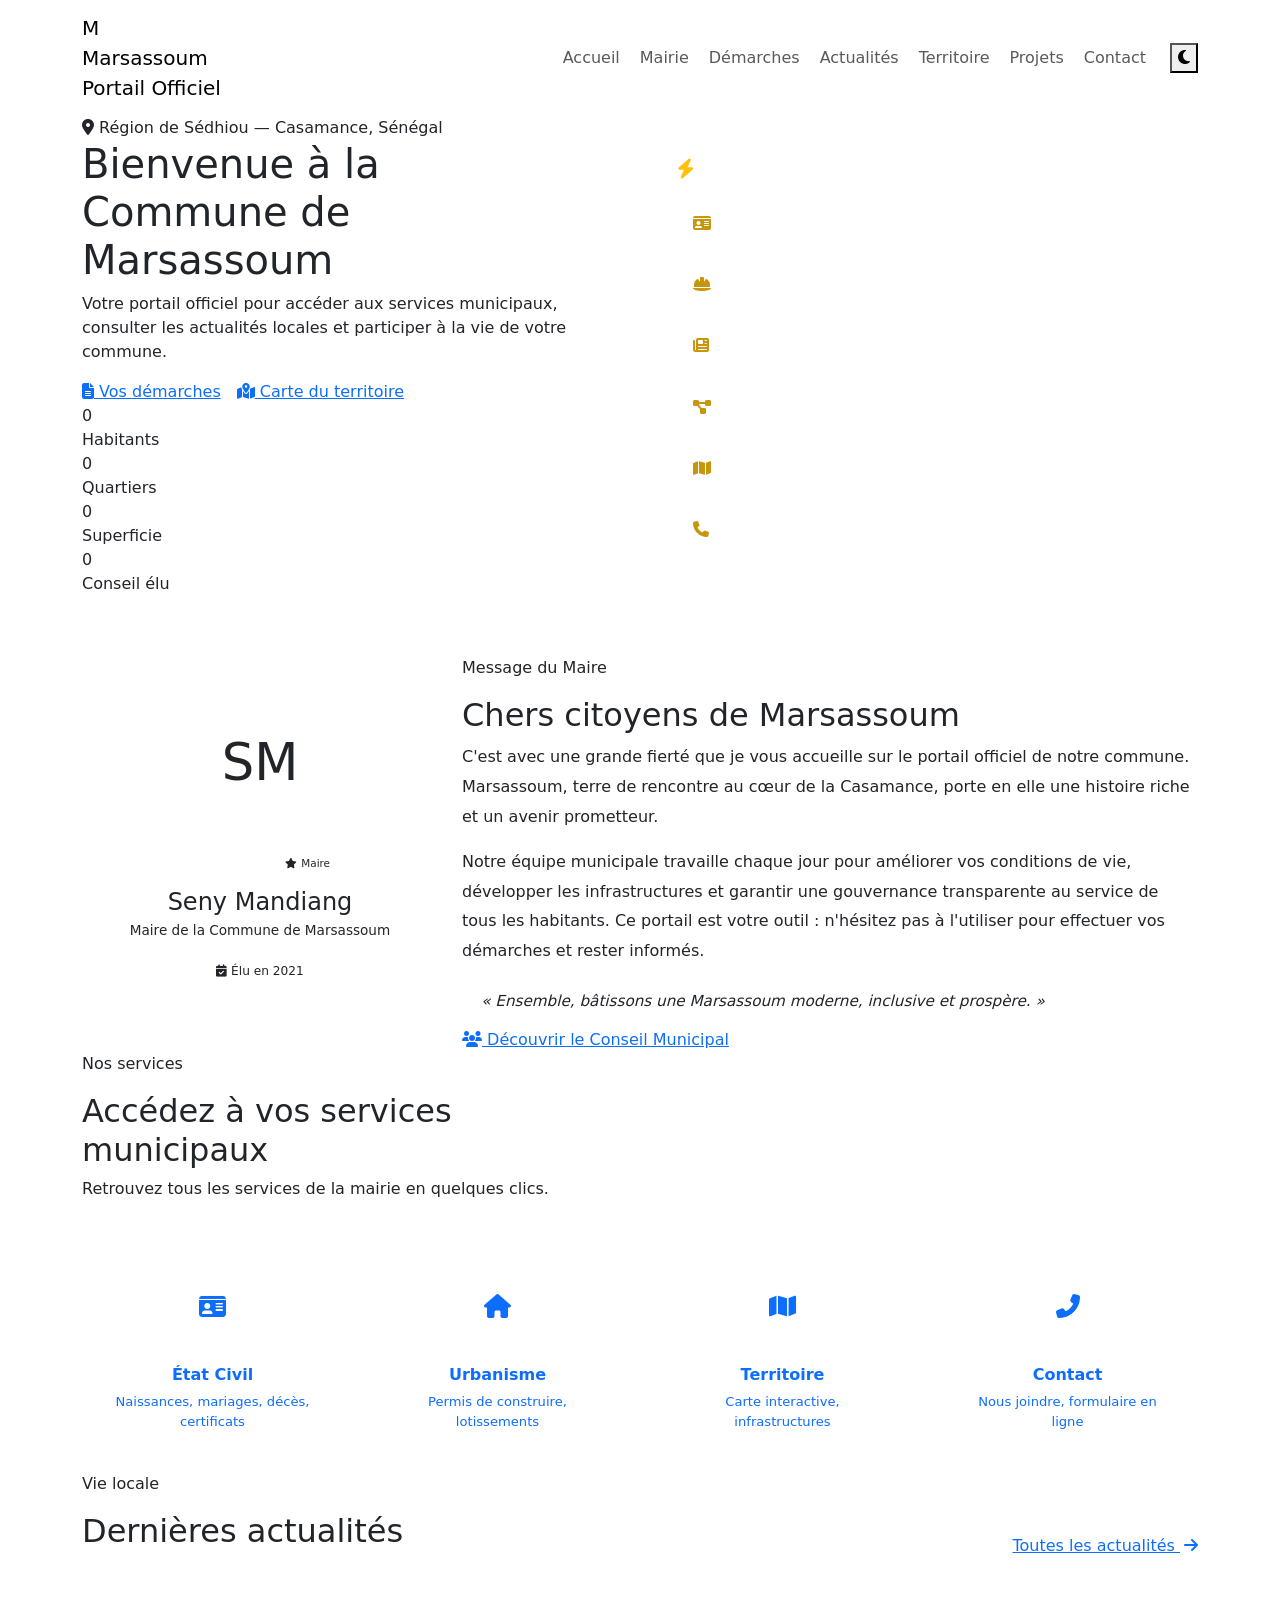
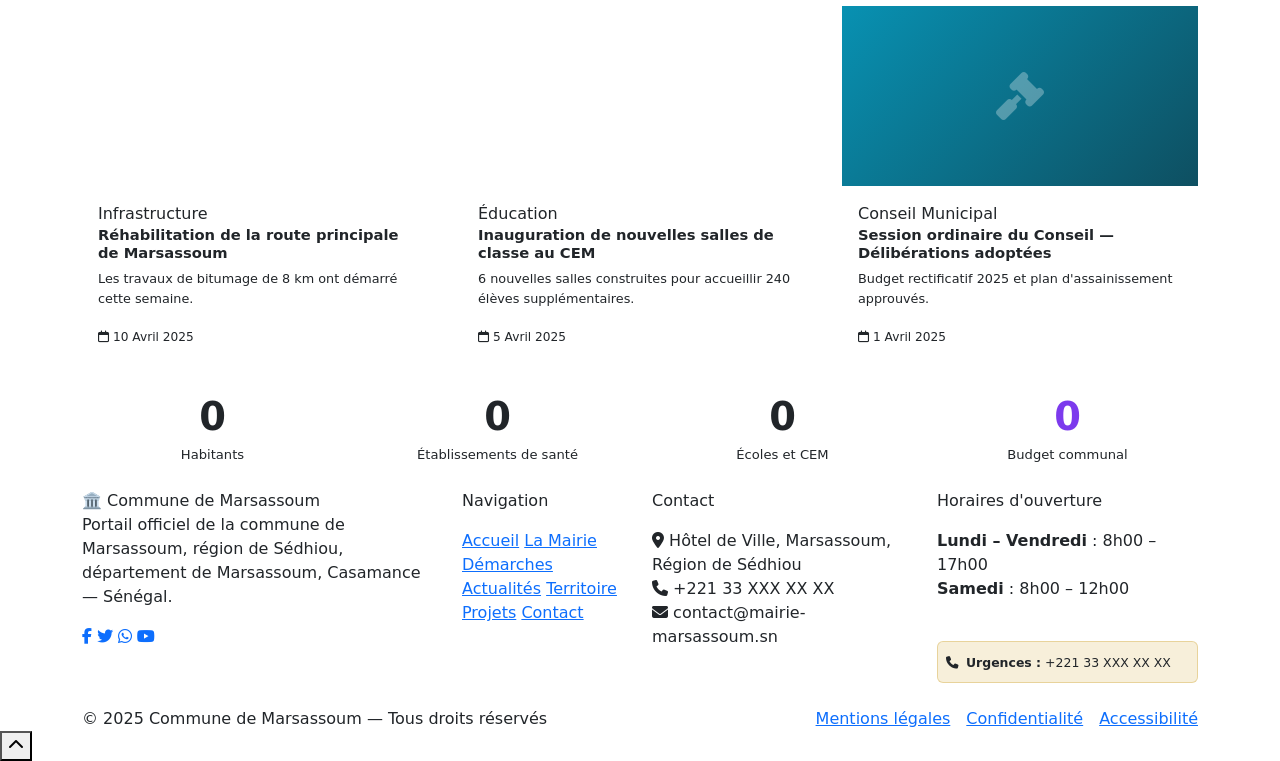
==== index.html @ 0442a21c "Add files via upload" ====
<!DOCTYPE html>
<html lang="fr">
<head>
  <meta charset="UTF-8" />
  <meta name="viewport" content="width=device-width, initial-scale=1.0" />
  <meta name="description" content="Portail officiel de la Commune de Marsassoum — Accueil, actualités et services municipaux." />
  <title>Accueil — Commune de Marsassoum</title>

  <!-- Google Fonts : Playfair Display + DM Sans -->
  <link rel="preconnect" href="https://fonts.googleapis.com" />
  <link href="https://fonts.googleapis.com/css2?family=Playfair+Display:wght@700;900&family=DM+Sans:wght@300;400;500;600&display=swap" rel="stylesheet" />

  <!-- Bootstrap 5 -->
  <link rel="stylesheet" href="https://cdn.jsdelivr.net/npm/bootstrap@5.3.2/dist/css/bootstrap.min.css" />

  <!-- Font Awesome -->
  <link rel="stylesheet" href="https://cdnjs.cloudflare.com/ajax/libs/font-awesome/6.5.0/css/all.min.css" />

  <!-- Styles personnalisés du projet -->
  <link rel="stylesheet" href="css/style.css" />
</head>
<body>

<!-- ════════════════════════════════════════════
     NAVBAR — identique sur toutes les pages
════════════════════════════════════════════ -->
<nav id="navbar" class="navbar navbar-expand-lg">
  <div class="container">

    <!-- Identité / Logo -->
    <a class="navbar-brand" href="index.html">
      <!--
        LOGO PERSONNALISÉ :
        Remplacez le div .brand-logo par :
        <img src="assets/images/logo.png" alt="Logo Marsassoum" class="brand-logo" />
      -->
      <div class="brand-logo">M</div>
      <div>
        <div class="brand-text-main">Marsassoum</div>
        <div class="brand-text-sub">Portail Officiel</div>
      </div>
    </a>

    <!-- Bouton hamburger (mobile) -->
    <button class="navbar-toggler border-0 shadow-none" type="button"
            data-bs-toggle="collapse" data-bs-target="#navMenu"
            aria-controls="navMenu" aria-expanded="false" aria-label="Menu">
      <span class="navbar-toggler-icon"></span>
    </button>

    <!-- Liens de navigation -->
    <div class="collapse navbar-collapse" id="navMenu">
      <ul class="navbar-nav ms-auto gap-1 align-items-lg-center">
        <li class="nav-item"><a class="nav-link" href="index.html">Accueil</a></li>
        <li class="nav-item"><a class="nav-link" href="mairie.html">Mairie</a></li>
        <li class="nav-item"><a class="nav-link" href="demarches.html">Démarches</a></li>
        <li class="nav-item"><a class="nav-link" href="actualites.html">Actualités</a></li>
        <li class="nav-item"><a class="nav-link" href="territoire.html">Territoire</a></li>
        <li class="nav-item"><a class="nav-link" href="projets.html">Projets</a></li>
        <li class="nav-item"><a class="nav-link" href="contact.html">Contact</a></li>
      </ul>
      <!-- Bouton Dark Mode -->
      <button id="darkModeToggle" class="ms-3" title="Basculer le mode sombre">
        <i class="fas fa-moon"></i>
      </button>
    </div>
  </div>
</nav>


<!-- ════════════════════════════════════════════
     SECTION 1 — HÉROS
════════════════════════════════════════════ -->
<section class="hero-section">
  <div class="container position-relative">
    <div class="row align-items-center gy-5">

      <!-- Texte principal -->
      <div class="col-lg-6 fade-up">
        <div class="hero-badge">
          <i class="fas fa-map-marker-alt"></i>
          Région de Sédhiou — Casamance, Sénégal
        </div>

        <h1 class="hero-title">
          Bienvenue à la<br>
          Commune de<br>
          <span>Marsassoum</span>
        </h1>

        <p class="hero-subtitle">
          Votre portail officiel pour accéder aux services municipaux,
          consulter les actualités locales et participer à la vie de votre commune.
        </p>

        <div class="d-flex gap-3 flex-wrap">
          <a href="demarches.html" class="btn-primary-custom">
            <i class="fas fa-file-alt"></i> Vos démarches
          </a>
          <a href="territoire.html" class="btn-outline-custom">
            <i class="fas fa-map-marked-alt"></i> Carte du territoire
          </a>
        </div>

        <!-- Statistiques clés animées -->
        <div class="hero-stats">
          <div class="hero-stat">
            <div class="hero-stat-num" data-count="13800" data-suffix="">0</div>
            <div class="hero-stat-lbl">Habitants</div>
          </div>
          <div class="hero-stat">
            <div class="hero-stat-num" data-count="12" data-suffix="">0</div>
            <div class="hero-stat-lbl">Quartiers</div>
          </div>
          <div class="hero-stat">
            <div class="hero-stat-num" data-count="28" data-suffix=" km²">0</div>
            <div class="hero-stat-lbl">Superficie</div>
          </div>
          <div class="hero-stat">
            <div class="hero-stat-num" data-count="2021" data-suffix="">0</div>
            <div class="hero-stat-lbl">Conseil élu</div>
          </div>
        </div>
      </div>

      <!-- Illustration droite -->
      <div class="col-lg-6 fade-right delay-2 d-none d-lg-block">
        <div class="rounded-4 overflow-hidden border border-white border-opacity-25"
             style="background:rgba(255,255,255,.1);backdrop-filter:blur(8px);padding:1.5rem;">
          <h5 class="text-white mb-3"><i class="fas fa-bolt me-2 text-warning"></i>Accès rapide aux services</h5>
          <div class="d-flex flex-column gap-2">
            <a href="demarches.html" class="d-flex align-items-center gap-3 p-3 rounded-3 text-decoration-none"
               style="background:rgba(255,255,255,.12);color:#fff;transition:.2s;"
               onmouseover="this.style.background='rgba(255,255,255,.2)'"
               onmouseout="this.style.background='rgba(255,255,255,.12)'">
              <i class="fas fa-id-card" style="color:#c8960c;width:20px;"></i>
              <span style="font-size:.88rem;">État civil & actes officiels</span>
            </a>
            <a href="demarches.html" class="d-flex align-items-center gap-3 p-3 rounded-3 text-decoration-none"
               style="background:rgba(255,255,255,.12);color:#fff;transition:.2s;"
               onmouseover="this.style.background='rgba(255,255,255,.2)'"
               onmouseout="this.style.background='rgba(255,255,255,.12)'">
              <i class="fas fa-hard-hat" style="color:#c8960c;width:20px;"></i>
              <span style="font-size:.88rem;">Permis de construire</span>
            </a>
            <a href="actualites.html" class="d-flex align-items-center gap-3 p-3 rounded-3 text-decoration-none"
               style="background:rgba(255,255,255,.12);color:#fff;transition:.2s;"
               onmouseover="this.style.background='rgba(255,255,255,.2)'"
               onmouseout="this.style.background='rgba(255,255,255,.12)'">
              <i class="fas fa-newspaper" style="color:#c8960c;width:20px;"></i>
              <span style="font-size:.88rem;">Actualités & événements</span>
            </a>
            <a href="projets.html" class="d-flex align-items-center gap-3 p-3 rounded-3 text-decoration-none"
               style="background:rgba(255,255,255,.12);color:#fff;transition:.2s;"
               onmouseover="this.style.background='rgba(255,255,255,.2)'"
               onmouseout="this.style.background='rgba(255,255,255,.12)'">
              <i class="fas fa-project-diagram" style="color:#c8960c;width:20px;"></i>
              <span style="font-size:.88rem;">Projets de développement</span>
            </a>
            <a href="territoire.html" class="d-flex align-items-center gap-3 p-3 rounded-3 text-decoration-none"
               style="background:rgba(255,255,255,.12);color:#fff;transition:.2s;"
               onmouseover="this.style.background='rgba(255,255,255,.2)'"
               onmouseout="this.style.background='rgba(255,255,255,.12)'">
              <i class="fas fa-map" style="color:#c8960c;width:20px;"></i>
              <span style="font-size:.88rem;">Carte interactive du territoire</span>
            </a>
            <a href="contact.html" class="d-flex align-items-center gap-3 p-3 rounded-3 text-decoration-none"
               style="background:rgba(255,255,255,.12);color:#fff;transition:.2s;"
               onmouseover="this.style.background='rgba(255,255,255,.2)'"
               onmouseout="this.style.background='rgba(255,255,255,.12)'">
              <i class="fas fa-phone" style="color:#c8960c;width:20px;"></i>
              <span style="font-size:.88rem;">Contacter la mairie</span>
            </a>
          </div>
        </div>
      </div>

    </div>
  </div>

  <!-- Vague décorative -->
  <div class="hero-wave">
    <svg viewBox="0 0 1440 60" xmlns="http://www.w3.org/2000/svg" preserveAspectRatio="none" style="display:block;width:100%;height:60px;">
      <path d="M0,30 C360,60 720,0 1080,40 L1440,20 L1440,60 L0,60 Z" fill="white"/>
    </svg>
  </div>
</section>


<!-- ════════════════════════════════════════════
     SECTION 2 — MESSAGE DU MAIRE
════════════════════════════════════════════ -->
<section class="section-main">
  <div class="container">
    <div class="row align-items-center gy-5">

      <!-- Photo & badge -->
      <div class="col-lg-4 text-center fade-left">
        <div style="position:relative;display:inline-block;">
          <div class="org-avatar mx-auto" style="width:140px;height:140px;font-size:3.2rem;">
            SM
          </div>
          <span class="badge-custom badge-accent position-absolute"
                style="bottom:-8px;right:0;font-size:.65rem;">
            <i class="fas fa-star me-1"></i>Maire
          </span>
        </div>
        <h4 class="mt-4 mb-1" style="font-family:var(--font-display);color:var(--primary);">
          Seny Mandiang
        </h4>
        <p style="color:var(--muted);font-size:.85rem;">Maire de la Commune de Marsassoum</p>
        <div class="d-flex justify-content-center gap-2 mt-2">
          <span class="service-pill" style="font-size:.76rem;padding:.3rem .8rem;">
            <i class="fas fa-calendar-check"></i> Élu en 2021
          </span>
        </div>
      </div>

      <!-- Message -->
      <div class="col-lg-8 fade-right">
        <p class="section-label">Message du Maire</p>
        <h2 class="section-title">Chers citoyens de Marsassoum</h2>
        <div class="section-divider"></div>
        <p style="font-size:1rem;line-height:1.85;color:var(--text);margin-bottom:1rem;">
          C'est avec une grande fierté que je vous accueille sur le portail officiel de notre commune.
          Marsassoum, terre de rencontre au cœur de la Casamance, porte en elle une histoire riche
          et un avenir prometteur.
        </p>
        <p style="font-size:1rem;line-height:1.85;color:var(--text);margin-bottom:1.5rem;">
          Notre équipe municipale travaille chaque jour pour améliorer vos conditions de vie,
          développer les infrastructures et garantir une gouvernance transparente au service
          de tous les habitants. Ce portail est votre outil : n'hésitez pas à l'utiliser
          pour effectuer vos démarches et rester informés.
        </p>
        <blockquote style="border-left:4px solid var(--accent);padding-left:1.2rem;
                           font-style:italic;color:var(--muted);font-size:.95rem;">
          « Ensemble, bâtissons une Marsassoum moderne, inclusive et prospère. »
        </blockquote>
        <a href="mairie.html" class="btn-cta mt-3">
          <i class="fas fa-users"></i> Découvrir le Conseil Municipal
        </a>
      </div>

    </div>
  </div>
</section>


<!-- ════════════════════════════════════════════
     SECTION 3 — SERVICES RAPIDES
════════════════════════════════════════════ -->
<section class="section-alt">
  <div class="container">
    <div class="row mb-5 fade-up">
      <div class="col-lg-6">
        <p class="section-label">Nos services</p>
        <h2 class="section-title">Accédez à vos services municipaux</h2>
        <div class="section-divider"></div>
        <p class="section-desc">Retrouvez tous les services de la mairie en quelques clics.</p>
      </div>
    </div>

    <div class="row g-4">
      <!-- Card service 1 -->
      <div class="col-sm-6 col-lg-3 fade-up delay-1">
        <a href="demarches.html" class="card-modern d-block text-decoration-none p-4 h-100 text-center">
          <div class="icon-box icon-primary mx-auto mb-3" style="width:60px;height:60px;font-size:1.5rem;border-radius:14px;">
            <i class="fas fa-id-card"></i>
          </div>
          <h6 style="font-weight:700;color:var(--primary);">État Civil</h6>
          <p style="font-size:.82rem;color:var(--muted);">Naissances, mariages, décès, certificats</p>
        </a>
      </div>
      <!-- Card service 2 -->
      <div class="col-sm-6 col-lg-3 fade-up delay-2">
        <a href="demarches.html" class="card-modern d-block text-decoration-none p-4 h-100 text-center">
          <div class="icon-box icon-secondary mx-auto mb-3" style="width:60px;height:60px;font-size:1.5rem;border-radius:14px;">
            <i class="fas fa-home"></i>
          </div>
          <h6 style="font-weight:700;color:var(--primary);">Urbanisme</h6>
          <p style="font-size:.82rem;color:var(--muted);">Permis de construire, lotissements</p>
        </a>
      </div>
      <!-- Card service 3 -->
      <div class="col-sm-6 col-lg-3 fade-up delay-3">
        <a href="territoire.html" class="card-modern d-block text-decoration-none p-4 h-100 text-center">
          <div class="icon-box icon-accent mx-auto mb-3" style="width:60px;height:60px;font-size:1.5rem;border-radius:14px;">
            <i class="fas fa-map"></i>
          </div>
          <h6 style="font-weight:700;color:var(--primary);">Territoire</h6>
          <p style="font-size:.82rem;color:var(--muted);">Carte interactive, infrastructures</p>
        </a>
      </div>
      <!-- Card service 4 -->
      <div class="col-sm-6 col-lg-3 fade-up delay-4">
        <a href="contact.html" class="card-modern d-block text-decoration-none p-4 h-100 text-center">
          <div class="icon-box icon-purple mx-auto mb-3" style="width:60px;height:60px;font-size:1.5rem;border-radius:14px;">
            <i class="fas fa-phone-alt"></i>
          </div>
          <h6 style="font-weight:700;color:var(--primary);">Contact</h6>
          <p style="font-size:.82rem;color:var(--muted);">Nous joindre, formulaire en ligne</p>
        </a>
      </div>
    </div>
  </div>
</section>


<!-- ════════════════════════════════════════════
     SECTION 4 — ACTUALITÉS RÉCENTES (aperçu)
════════════════════════════════════════════ -->
<section class="section-main">
  <div class="container">
    <div class="row mb-5 align-items-end fade-up">
      <div class="col-lg-7">
        <p class="section-label">Vie locale</p>
        <h2 class="section-title">Dernières actualités</h2>
        <div class="section-divider"></div>
      </div>
      <div class="col-lg-5 text-lg-end">
        <a href="actualites.html" class="btn-cta">
          Toutes les actualités <i class="fas fa-arrow-right ms-1"></i>
        </a>
      </div>
    </div>

    <div class="row g-4">
      <!-- Actualité 1 -->
      <div class="col-md-4 fade-up delay-1">
        <div class="card-modern h-100">
          <div style="height:180px;background:linear-gradient(135deg,var(--primary),var(--secondary));
                      display:flex;align-items:center;justify-content:center;">
            <i class="fas fa-road" style="font-size:3rem;color:rgba(255,255,255,.3);"></i>
          </div>
          <div class="p-3">
            <span class="badge-custom badge-primary mb-2">Infrastructure</span>
            <h6 style="font-weight:700;font-size:.92rem;">Réhabilitation de la route principale de Marsassoum</h6>
            <p style="font-size:.8rem;color:var(--muted);">Les travaux de bitumage de 8 km ont démarré cette semaine.</p>
            <span style="font-size:.76rem;color:var(--muted);">
              <i class="far fa-calendar me-1"></i>10 Avril 2025
            </span>
          </div>
        </div>
      </div>
      <!-- Actualité 2 -->
      <div class="col-md-4 fade-up delay-2">
        <div class="card-modern h-100">
          <div style="height:180px;background:linear-gradient(135deg,var(--accent),#d97706);
                      display:flex;align-items:center;justify-content:center;">
            <i class="fas fa-graduation-cap" style="font-size:3rem;color:rgba(255,255,255,.3);"></i>
          </div>
          <div class="p-3">
            <span class="badge-custom badge-secondary mb-2">Éducation</span>
            <h6 style="font-weight:700;font-size:.92rem;">Inauguration de nouvelles salles de classe au CEM</h6>
            <p style="font-size:.8rem;color:var(--muted);">6 nouvelles salles construites pour accueillir 240 élèves supplémentaires.</p>
            <span style="font-size:.76rem;color:var(--muted);">
              <i class="far fa-calendar me-1"></i>5 Avril 2025
            </span>
          </div>
        </div>
      </div>
      <!-- Actualité 3 -->
      <div class="col-md-4 fade-up delay-3">
        <div class="card-modern h-100">
          <div style="height:180px;background:linear-gradient(135deg,#0891b2,#0e4f61);
                      display:flex;align-items:center;justify-content:center;">
            <i class="fas fa-gavel" style="font-size:3rem;color:rgba(255,255,255,.3);"></i>
          </div>
          <div class="p-3">
            <span class="badge-custom badge-info mb-2">Conseil Municipal</span>
            <h6 style="font-weight:700;font-size:.92rem;">Session ordinaire du Conseil — Délibérations adoptées</h6>
            <p style="font-size:.8rem;color:var(--muted);">Budget rectificatif 2025 et plan d'assainissement approuvés.</p>
            <span style="font-size:.76rem;color:var(--muted);">
              <i class="far fa-calendar me-1"></i>1 Avril 2025
            </span>
          </div>
        </div>
      </div>
    </div>
  </div>
</section>


<!-- ════════════════════════════════════════════
     SECTION 5 — CHIFFRES CLÉS
════════════════════════════════════════════ -->
<section class="section-alt">
  <div class="container">
    <div class="row text-center g-4">
      <div class="col-6 col-md-3 fade-up delay-1">
        <div class="card-modern p-4">
          <div style="font-family:var(--font-display);font-size:2.4rem;font-weight:700;color:var(--primary);"
               data-count="13800" data-suffix="">0</div>
          <p style="font-size:.82rem;color:var(--muted);margin:0;">Habitants</p>
        </div>
      </div>
      <div class="col-6 col-md-3 fade-up delay-2">
        <div class="card-modern p-4">
          <div style="font-family:var(--font-display);font-size:2.4rem;font-weight:700;color:var(--secondary);"
               data-count="4" data-suffix="">0</div>
          <p style="font-size:.82rem;color:var(--muted);margin:0;">Établissements de santé</p>
        </div>
      </div>
      <div class="col-6 col-md-3 fade-up delay-3">
        <div class="card-modern p-4">
          <div style="font-family:var(--font-display);font-size:2.4rem;font-weight:700;color:var(--accent);"
               data-count="4" data-suffix="">0</div>
          <p style="font-size:.82rem;color:var(--muted);margin:0;">Écoles et CEM</p>
        </div>
      </div>
      <div class="col-6 col-md-3 fade-up delay-4">
        <div class="card-modern p-4">
          <div style="font-family:var(--font-display);font-size:2.4rem;font-weight:700;color:#7c3aed;"
               data-count="850" data-suffix="M FCFA">0</div>
          <p style="font-size:.82rem;color:var(--muted);margin:0;">Budget communal</p>
        </div>
      </div>
    </div>
  </div>
</section>


<!-- ════════════════════════════════════════════
     FOOTER — identique sur toutes les pages
════════════════════════════════════════════ -->
<footer>
  <div class="container">
    <div class="row g-4 pb-4">

      <!-- Identité -->
      <div class="col-lg-4">
        <div class="footer-brand">🏛️ Commune de Marsassoum</div>
        <p class="footer-desc">
          Portail officiel de la commune de Marsassoum, région de Sédhiou,
          département de Marsassoum, Casamance — Sénégal.
        </p>
        <div>
          <a href="#" class="footer-social"><i class="fab fa-facebook-f"></i></a>
          <a href="#" class="footer-social"><i class="fab fa-twitter"></i></a>
          <a href="#" class="footer-social"><i class="fab fa-whatsapp"></i></a>
          <a href="#" class="footer-social"><i class="fab fa-youtube"></i></a>
        </div>
      </div>

      <!-- Navigation -->
      <div class="col-6 col-lg-2">
        <p class="footer-heading">Navigation</p>
        <a href="index.html"     class="footer-link">Accueil</a>
        <a href="mairie.html"    class="footer-link">La Mairie</a>
        <a href="demarches.html" class="footer-link">Démarches</a>
        <a href="actualites.html"class="footer-link">Actualités</a>
        <a href="territoire.html"class="footer-link">Territoire</a>
        <a href="projets.html"   class="footer-link">Projets</a>
        <a href="contact.html"   class="footer-link">Contact</a>
      </div>

      <!-- Contact -->
      <div class="col-6 col-lg-3">
        <p class="footer-heading">Contact</p>
        <div class="footer-contact-item">
          <i class="fas fa-map-marker-alt"></i>
          <span>Hôtel de Ville, Marsassoum, Région de Sédhiou</span>
        </div>
        <div class="footer-contact-item">
          <i class="fas fa-phone"></i>
          <span>+221 33 XXX XX XX</span>
        </div>
        <div class="footer-contact-item">
          <i class="fas fa-envelope"></i>
          <span>contact@mairie-marsassoum.sn</span>
        </div>
      </div>

      <!-- Horaires -->
      <div class="col-lg-3">
        <p class="footer-heading">Horaires d'ouverture</p>
        <div class="footer-hours">
          <div><strong>Lundi – Vendredi</strong> : 8h00 – 17h00</div>
          <div><strong>Samedi</strong> : 8h00 – 12h00</div>
          <div style="color:rgba(255,255,255,.45);">Dimanche & jours fériés : Fermé</div>
        </div>
        <div class="mt-3 p-2 rounded" style="background:rgba(200,150,12,.15);border:1px solid rgba(200,150,12,.3);">
          <span style="font-size:.78rem;color:var(--accent);">
            <i class="fas fa-phone me-1"></i> <strong>Urgences :</strong> +221 33 XXX XX XX
          </span>
        </div>
      </div>

    </div>

    <!-- Bas du footer -->
    <div class="footer-bottom">
      <div class="d-flex flex-wrap justify-content-between align-items-center gap-2">
        <span class="footer-bottom-text">© 2025 Commune de Marsassoum — Tous droits réservés</span>
        <div class="d-flex gap-3">
          <a href="#" class="footer-link" style="display:inline;">Mentions légales</a>
          <a href="#" class="footer-link" style="display:inline;">Confidentialité</a>
          <a href="#" class="footer-link" style="display:inline;">Accessibilité</a>
        </div>
      </div>
    </div>
  </div>
</footer>


<!-- Bouton retour en haut -->
<button id="backToTop" title="Retour en haut">
  <i class="fas fa-chevron-up"></i>
</button>


<!-- Bootstrap JS -->
<script src="https://cdn.jsdelivr.net/npm/bootstrap@5.3.2/dist/js/bootstrap.bundle.min.js"></script>
<!-- Script principal du projet -->
<script src="js/script.js"></script>
</body>
</html>
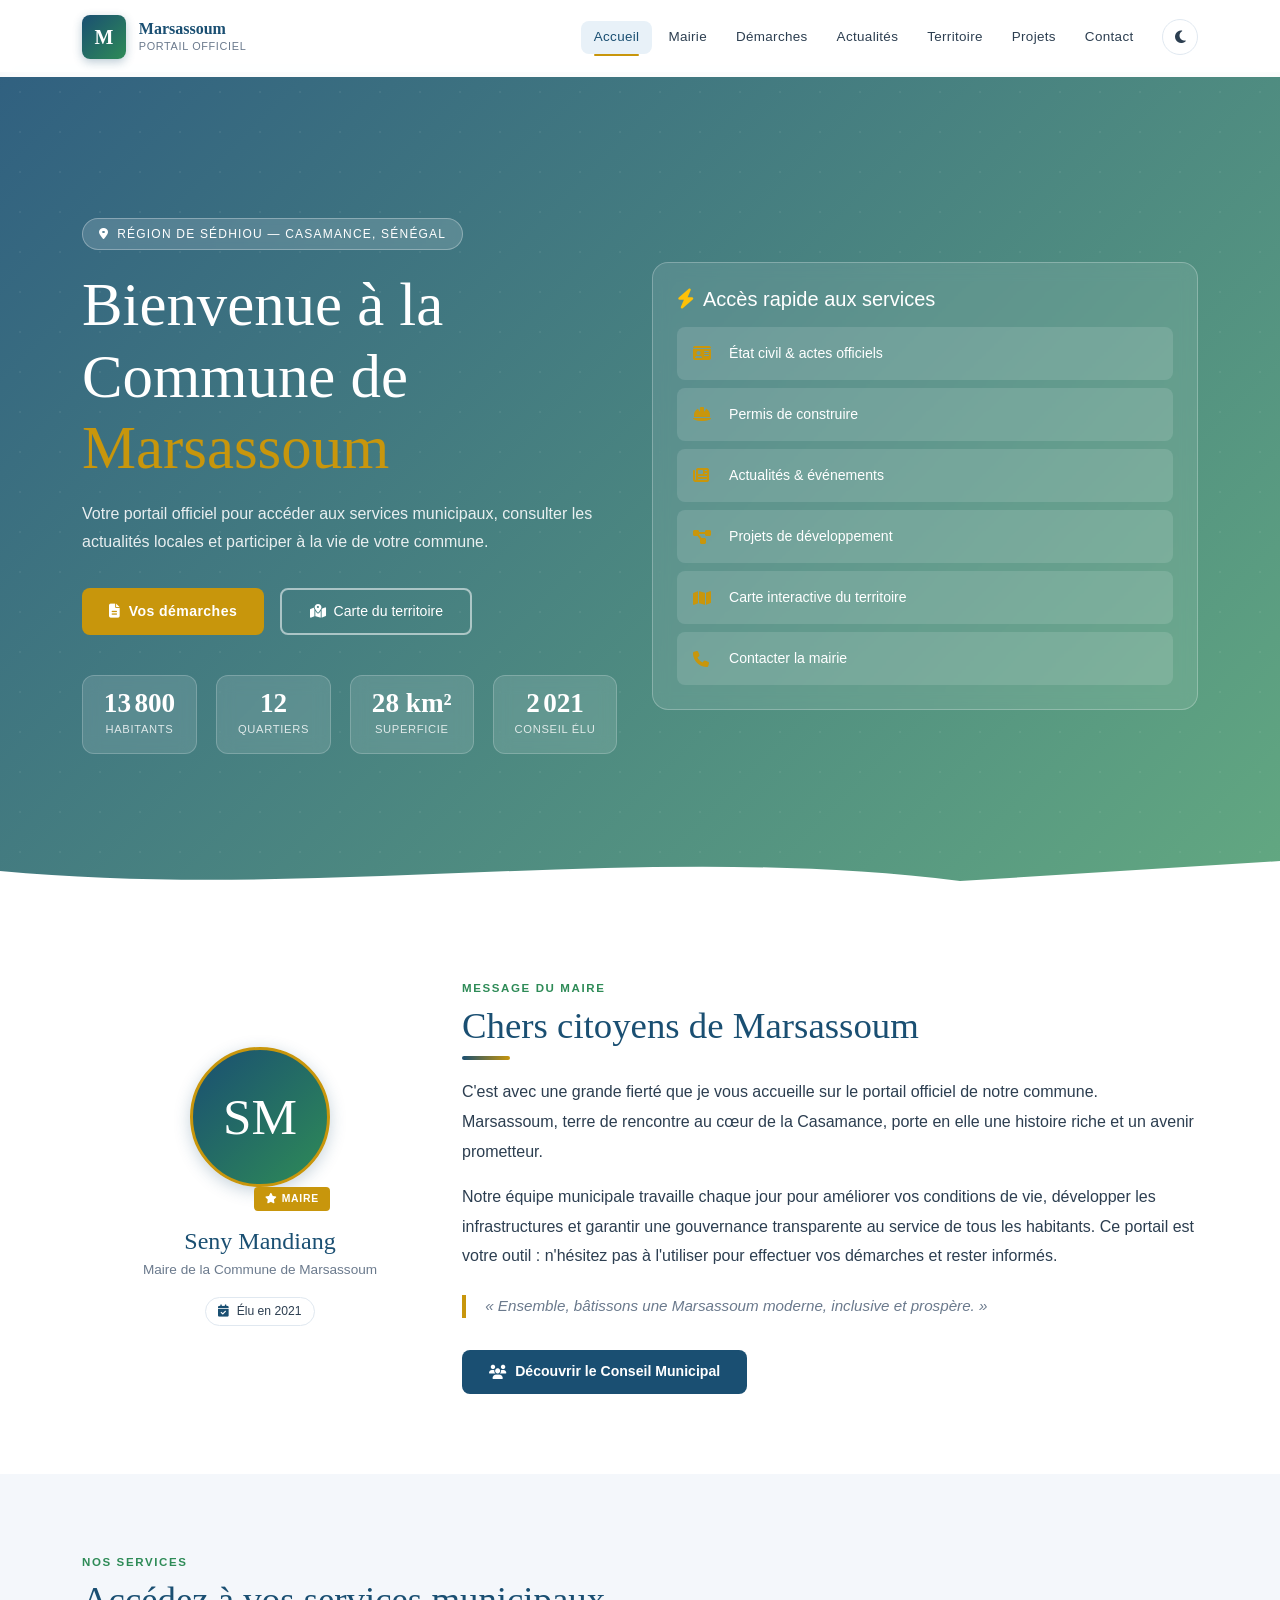
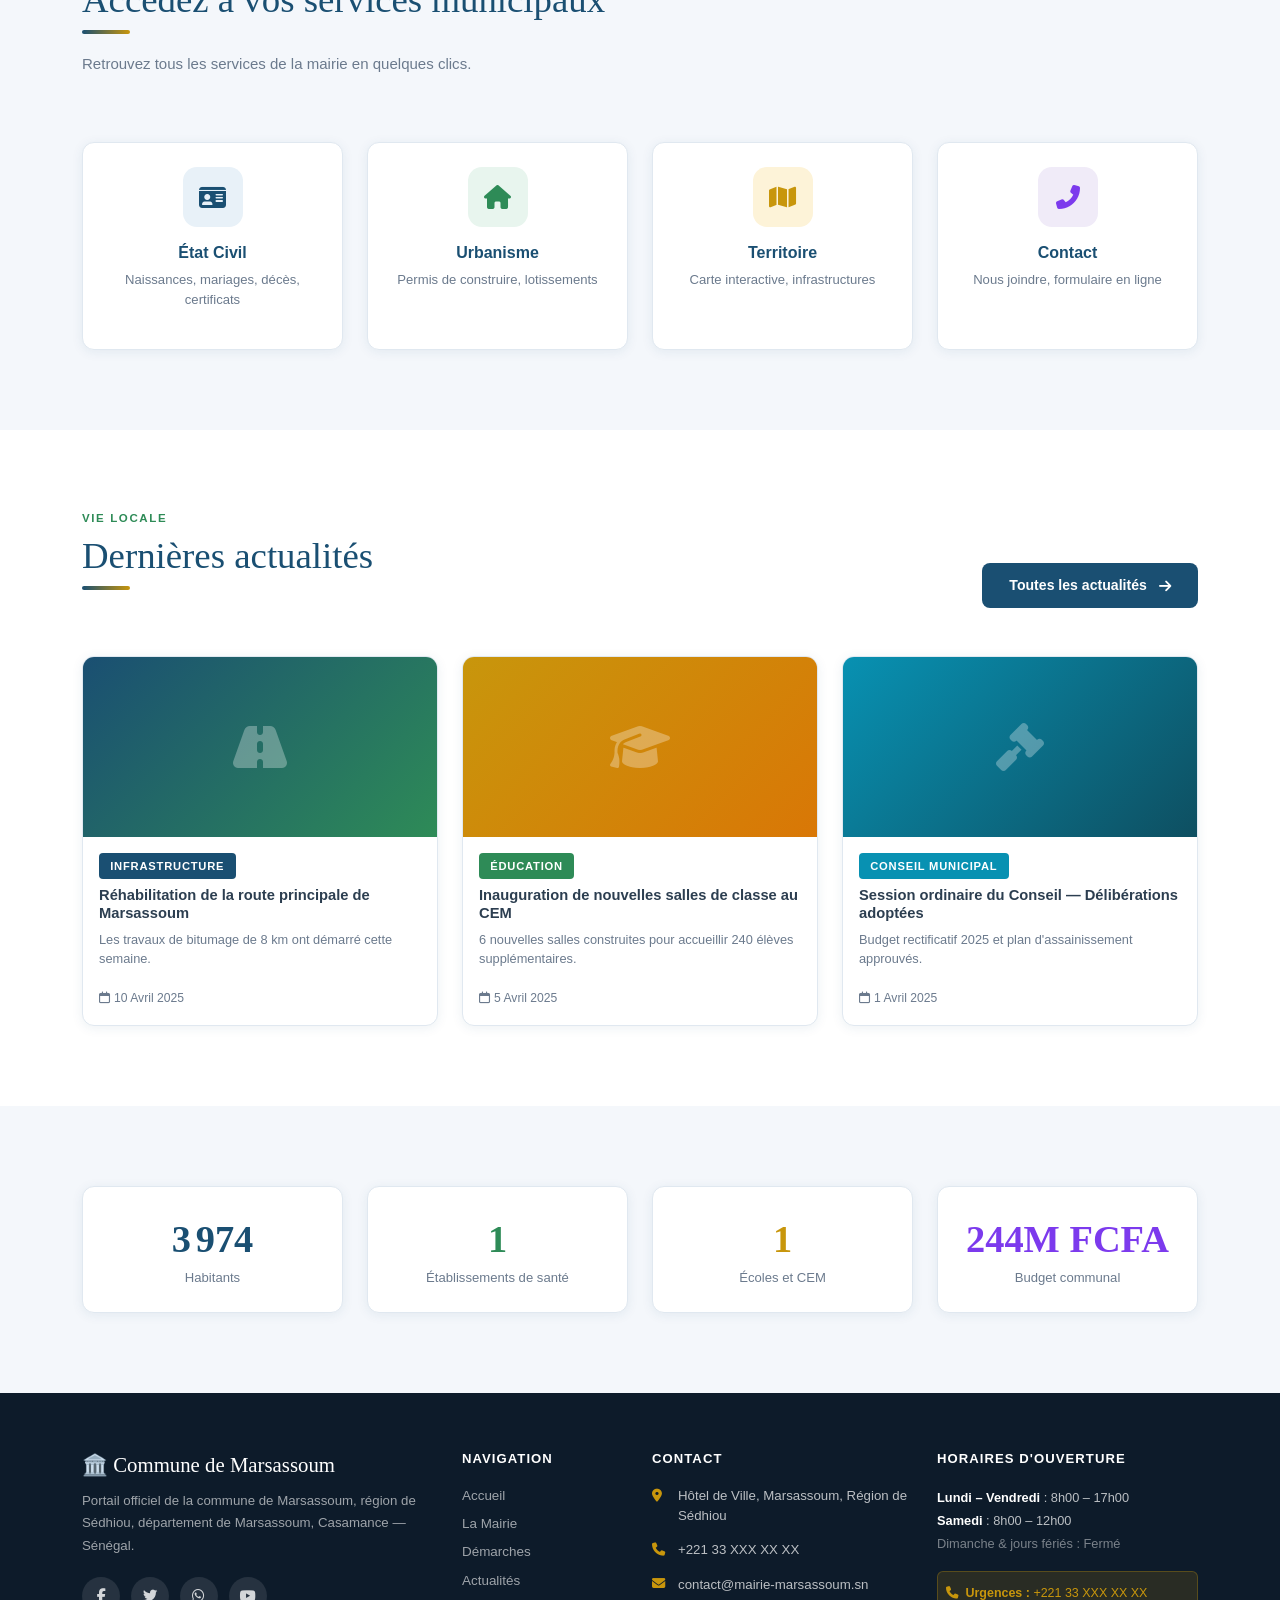
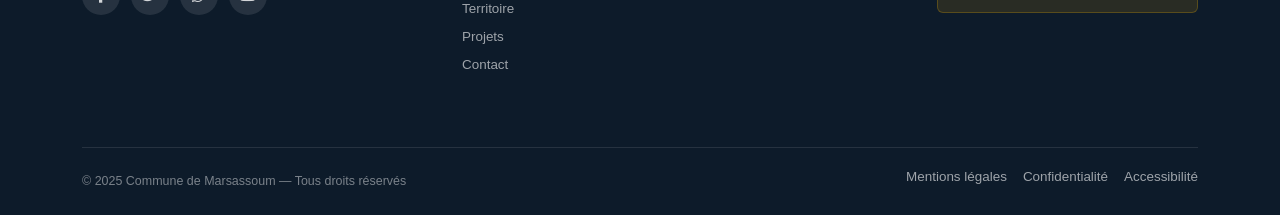
==== commit d719d83c: "Update stylesheet and script paths in index.html" ====
--- a/index.html
+++ b/index.html
@@ -17,7 +17,7 @@
   <link rel="stylesheet" href="https://cdnjs.cloudflare.com/ajax/libs/font-awesome/6.5.0/css/all.min.css" />
 
   <!-- Styles personnalisés du projet -->
-  <link rel="stylesheet" href="css/style.css" />
+  <link rel="stylesheet" href="style.css" />
 </head>
 <body>
 
@@ -512,6 +512,6 @@
 <!-- Bootstrap JS -->
 <script src="https://cdn.jsdelivr.net/npm/bootstrap@5.3.2/dist/js/bootstrap.bundle.min.js"></script>
 <!-- Script principal du projet -->
-<script src="js/script.js"></script>
+<script src="script.js"></script>
 </body>
 </html>
--- a/style.css
+++ b/style.css
@@ -0,0 +1,957 @@
+/* ============================================================
+   COMMUNE DE MARSASSOUM — Feuille de styles principale
+   style.css
+   Auteur  : Portail Citoyen Marsassoum
+   Version : 2.0
+   Description :
+     Styles partagés par toutes les pages du site.
+     Organisation :
+       1.  Variables & Reset
+       2.  Scrollbar & Sélection
+       3.  Navbar
+       4.  Hero / En-tête de page
+       5.  Composants (cards, badges, boutons…)
+       6.  Sections communes
+       7.  Footer
+       8.  Bouton Retour en haut
+       9.  Dark Mode
+       10. Animations
+       11. Responsive
+   ============================================================ */
+
+
+/* ─────────────────────────────────────────────────
+   1. VARIABLES CSS & RESET
+───────────────────────────────────────────────── */
+:root {
+  /* Palette principale */
+  --primary:       #1a4f72;   /* bleu institutionnel   */
+  --primary-dark:  #0f3350;   /* bleu foncé            */
+  --primary-light: #e8f1f8;   /* bleu très clair       */
+  --secondary:     #2e8b57;   /* vert Casamance        */
+  --secondary-light:#e8f5ee;  /* vert très clair       */
+  --accent:        #c8960c;   /* or / ambre            */
+  --accent-light:  #fdf3d8;   /* or très clair         */
+
+  /* Neutres */
+  --white:    #ffffff;
+  --light-bg: #f4f7fb;
+  --border:   #e0e8f0;
+  --text:     #2c3e50;
+  --muted:    #6b7a8d;
+  --dark:     #0d1b2a;
+
+  /* Typographie */
+  --font-display: 'Playfair Display', serif;
+  --font-body:    'DM Sans', sans-serif;
+
+  /* Effets */
+  --shadow-sm:  0 2px 12px rgba(26,79,114,.08);
+  --shadow-md:  0 4px 24px rgba(26,79,114,.13);
+  --shadow-lg:  0 10px 40px rgba(26,79,114,.18);
+  --radius-sm:  8px;
+  --radius-md:  12px;
+  --radius-lg:  20px;
+  --transition: all .28s cubic-bezier(.4,0,.2,1);
+}
+
+/* Dark mode — variables remplacées */
+[data-theme="dark"] {
+  --white:      #1e2a36;
+  --light-bg:   #151f2b;
+  --border:     #2a3a4a;
+  --text:       #d4dfe8;
+  --muted:      #8fa3b8;
+  --dark:       #f0f4f8;
+  --shadow-sm:  0 2px 12px rgba(0,0,0,.25);
+  --shadow-md:  0 4px 24px rgba(0,0,0,.35);
+  --primary-light: #1a3348;
+  --secondary-light:#0d2217;
+  --accent-light:  #2a1e05;
+}
+
+*, *::before, *::after {
+  margin: 0;
+  padding: 0;
+  box-sizing: border-box;
+}
+
+html {
+  scroll-behavior: smooth;
+  font-size: 16px;
+}
+
+body {
+  font-family: var(--font-body);
+  color: var(--text);
+  background-color: var(--white);
+  overflow-x: hidden;
+  transition: background-color .3s, color .3s;
+  padding-top: 72px; /* compense la navbar fixe */
+}
+
+
+/* ─────────────────────────────────────────────────
+   2. SCROLLBAR & SÉLECTION
+───────────────────────────────────────────────── */
+::-webkit-scrollbar { width: 6px; height: 6px; }
+::-webkit-scrollbar-track { background: var(--light-bg); }
+::-webkit-scrollbar-thumb {
+  background: var(--primary);
+  border-radius: 3px;
+}
+::-webkit-scrollbar-thumb:hover { background: var(--primary-dark); }
+
+::selection {
+  background: var(--primary);
+  color: var(--white);
+}
+
+
+/* ─────────────────────────────────────────────────
+   3. NAVBAR
+───────────────────────────────────────────────── */
+#navbar {
+  position: fixed;
+  top: 0; left: 0; right: 0;
+  z-index: 1050;
+  background: rgba(255,255,255,.96);
+  backdrop-filter: blur(14px);
+  -webkit-backdrop-filter: blur(14px);
+  border-bottom: 2px solid transparent;
+  padding: .65rem 0;
+  transition: var(--transition);
+}
+
+[data-theme="dark"] #navbar {
+  background: rgba(21,31,43,.96);
+}
+
+#navbar.scrolled {
+  border-bottom-color: var(--accent);
+  box-shadow: var(--shadow-md);
+}
+
+/* Logo zone */
+.navbar-brand {
+  display: flex;
+  align-items: center;
+  gap: .8rem;
+  text-decoration: none;
+}
+
+.brand-logo {
+  width: 44px;
+  height: 44px;
+  border-radius: var(--radius-sm);
+  background: linear-gradient(135deg, var(--primary), var(--secondary));
+  display: flex;
+  align-items: center;
+  justify-content: center;
+  font-family: var(--font-display);
+  font-size: 1.25rem;
+  font-weight: 700;
+  color: #fff;
+  flex-shrink: 0;
+  box-shadow: 0 3px 10px rgba(26,79,114,.3);
+}
+
+/* Espace logo image (si logo PNG disponible) */
+.brand-logo img {
+  width: 100%;
+  height: 100%;
+  object-fit: contain;
+  border-radius: var(--radius-sm);
+}
+
+.brand-text-main {
+  font-family: var(--font-display);
+  font-size: 1rem;
+  font-weight: 700;
+  color: var(--primary);
+  line-height: 1.15;
+}
+
+.brand-text-sub {
+  font-size: .68rem;
+  color: var(--muted);
+  letter-spacing: .06em;
+  text-transform: uppercase;
+}
+
+[data-theme="dark"] .brand-text-main { color: #d4dfe8; }
+
+/* Liens navbar */
+.nav-link {
+  font-size: .84rem;
+  font-weight: 500;
+  letter-spacing: .025em;
+  color: var(--text) !important;
+  padding: .4rem .78rem !important;
+  border-radius: var(--radius-sm);
+  transition: var(--transition);
+  position: relative;
+}
+
+.nav-link::after {
+  content: '';
+  position: absolute;
+  bottom: -2px; left: 50%; right: 50%;
+  height: 2px;
+  background: var(--accent);
+  border-radius: 1px;
+  transition: var(--transition);
+}
+
+.nav-link:hover::after,
+.nav-link.active::after {
+  left: .78rem;
+  right: .78rem;
+}
+
+.nav-link:hover,
+.nav-link.active {
+  color: var(--primary) !important;
+  background: var(--primary-light);
+}
+
+[data-theme="dark"] .nav-link:hover,
+[data-theme="dark"] .nav-link.active {
+  color: #fff !important;
+  background: rgba(26,79,114,.4);
+}
+
+/* Bouton dark mode */
+#darkModeToggle {
+  width: 36px;
+  height: 36px;
+  border-radius: 50%;
+  border: 1.5px solid var(--border);
+  background: var(--white);
+  color: var(--text);
+  cursor: pointer;
+  display: flex;
+  align-items: center;
+  justify-content: center;
+  font-size: .9rem;
+  transition: var(--transition);
+  flex-shrink: 0;
+}
+
+#darkModeToggle:hover {
+  background: var(--primary);
+  color: #fff;
+  border-color: var(--primary);
+}
+
+
+/* ─────────────────────────────────────────────────
+   4. HERO — PAGE D'ACCUEIL
+───────────────────────────────────────────────── */
+.hero-section {
+  min-height: calc(100vh - 72px);
+  background:
+    linear-gradient(135deg, rgba(26,79,114,.9) 0%, rgba(46,139,87,.75) 100%),
+    url('https://images.unsplash.com/photo-1506905925346-21bda4d32df4?w=1600&q=80') center/cover no-repeat;
+  display: flex;
+  align-items: center;
+  position: relative;
+  overflow: hidden;
+}
+
+/* Pattern de points décoratif */
+.hero-section::before {
+  content: '';
+  position: absolute;
+  inset: 0;
+  background-image: radial-gradient(rgba(255,255,255,.06) 1px, transparent 1px);
+  background-size: 40px 40px;
+  pointer-events: none;
+}
+
+/* Vague décorative en bas du héros */
+.hero-wave {
+  position: absolute;
+  bottom: -1px; left: 0; right: 0;
+}
+
+.hero-badge {
+  display: inline-flex;
+  align-items: center;
+  gap: .5rem;
+  background: rgba(255,255,255,.15);
+  border: 1px solid rgba(255,255,255,.3);
+  color: #fff;
+  font-size: .75rem;
+  letter-spacing: .1em;
+  text-transform: uppercase;
+  padding: .35rem 1rem;
+  border-radius: 50px;
+  margin-bottom: 1.2rem;
+  backdrop-filter: blur(4px);
+}
+
+.hero-title {
+  font-family: var(--font-display);
+  font-size: clamp(2.2rem, 5vw, 3.8rem);
+  color: #fff;
+  line-height: 1.18;
+  margin-bottom: 1rem;
+}
+
+.hero-title span { color: var(--accent); }
+
+.hero-subtitle {
+  color: rgba(255,255,255,.88);
+  font-size: 1rem;
+  line-height: 1.75;
+  max-width: 520px;
+  margin-bottom: 2rem;
+}
+
+/* Statistiques héros */
+.hero-stats {
+  display: flex;
+  gap: 1.2rem;
+  flex-wrap: wrap;
+  margin-top: 2.5rem;
+}
+
+.hero-stat {
+  background: rgba(255,255,255,.12);
+  backdrop-filter: blur(8px);
+  border: 1px solid rgba(255,255,255,.2);
+  border-radius: var(--radius-md);
+  padding: .9rem 1.3rem;
+  color: #fff;
+  text-align: center;
+  min-width: 90px;
+}
+
+.hero-stat-num {
+  font-family: var(--font-display);
+  font-size: 1.7rem;
+  font-weight: 700;
+  line-height: 1;
+}
+
+.hero-stat-lbl {
+  font-size: .7rem;
+  opacity: .8;
+  letter-spacing: .06em;
+  text-transform: uppercase;
+  margin-top: .25rem;
+}
+
+
+/* ─────────────────────────────────────────────────
+   4b. PAGE HEADER (pour les pages internes)
+───────────────────────────────────────────────── */
+.page-header {
+  background: linear-gradient(135deg, var(--primary) 0%, var(--secondary) 100%);
+  padding: 3.5rem 0 2.5rem;
+  position: relative;
+  overflow: hidden;
+}
+
+.page-header::before {
+  content: '';
+  position: absolute;
+  inset: 0;
+  background-image: radial-gradient(rgba(255,255,255,.05) 1px, transparent 1px);
+  background-size: 32px 32px;
+}
+
+.page-header-icon {
+  width: 60px;
+  height: 60px;
+  border-radius: var(--radius-md);
+  background: rgba(255,255,255,.15);
+  border: 1px solid rgba(255,255,255,.25);
+  display: flex;
+  align-items: center;
+  justify-content: center;
+  font-size: 1.6rem;
+  color: #fff;
+  margin-bottom: 1rem;
+}
+
+.page-header h1 {
+  font-family: var(--font-display);
+  font-size: clamp(1.8rem, 4vw, 2.8rem);
+  color: #fff;
+  margin-bottom: .5rem;
+}
+
+.page-header p {
+  color: rgba(255,255,255,.82);
+  font-size: .95rem;
+  max-width: 580px;
+}
+
+/* Fil d'Ariane */
+.breadcrumb-custom {
+  display: flex;
+  align-items: center;
+  gap: .5rem;
+  font-size: .78rem;
+  color: rgba(255,255,255,.7);
+  margin-top: 1rem;
+}
+
+.breadcrumb-custom a {
+  color: rgba(255,255,255,.7);
+  text-decoration: none;
+  transition: color .2s;
+}
+
+.breadcrumb-custom a:hover { color: var(--accent); }
+.breadcrumb-custom .sep { opacity: .5; }
+.breadcrumb-custom .current { color: var(--accent); }
+
+
+/* ─────────────────────────────────────────────────
+   5. COMPOSANTS RÉUTILISABLES
+───────────────────────────────────────────────── */
+
+/* ── Boutons ── */
+.btn-primary-custom {
+  display: inline-flex;
+  align-items: center;
+  gap: .5rem;
+  background: var(--accent);
+  color: #fff;
+  border: none;
+  padding: .72rem 1.7rem;
+  border-radius: var(--radius-sm);
+  font-family: var(--font-body);
+  font-weight: 600;
+  font-size: .88rem;
+  letter-spacing: .03em;
+  text-decoration: none;
+  cursor: pointer;
+  transition: var(--transition);
+}
+
+.btn-primary-custom:hover {
+  background: #a67a08;
+  color: #fff;
+  transform: translateY(-2px);
+  box-shadow: 0 6px 20px rgba(200,150,12,.4);
+}
+
+.btn-outline-custom {
+  display: inline-flex;
+  align-items: center;
+  gap: .5rem;
+  background: transparent;
+  color: #fff;
+  border: 2px solid rgba(255,255,255,.55);
+  padding: .68rem 1.7rem;
+  border-radius: var(--radius-sm);
+  font-family: var(--font-body);
+  font-weight: 500;
+  font-size: .88rem;
+  text-decoration: none;
+  cursor: pointer;
+  transition: var(--transition);
+}
+
+.btn-outline-custom:hover {
+  background: rgba(255,255,255,.15);
+  border-color: #fff;
+  color: #fff;
+}
+
+.btn-cta {
+  display: inline-flex;
+  align-items: center;
+  gap: .5rem;
+  background: var(--primary);
+  color: #fff;
+  border: none;
+  padding: .72rem 1.7rem;
+  border-radius: var(--radius-sm);
+  font-family: var(--font-body);
+  font-weight: 600;
+  font-size: .88rem;
+  text-decoration: none;
+  cursor: pointer;
+  transition: var(--transition);
+}
+
+.btn-cta:hover {
+  background: var(--primary-dark);
+  color: #fff;
+  transform: translateY(-2px);
+  box-shadow: var(--shadow-md);
+}
+
+/* ── Cards ── */
+.card-modern {
+  background: var(--white);
+  border: 1px solid var(--border);
+  border-radius: var(--radius-md);
+  box-shadow: var(--shadow-sm);
+  transition: var(--transition);
+  overflow: hidden;
+}
+
+.card-modern:hover {
+  transform: translateY(-5px);
+  box-shadow: var(--shadow-lg);
+  border-color: var(--primary-light);
+}
+
+[data-theme="dark"] .card-modern {
+  background: #1e2a36;
+  border-color: #2a3a4a;
+}
+
+/* ── Icône box ── */
+.icon-box {
+  width: 52px;
+  height: 52px;
+  border-radius: var(--radius-sm);
+  display: flex;
+  align-items: center;
+  justify-content: center;
+  font-size: 1.25rem;
+  flex-shrink: 0;
+}
+
+.icon-primary  { background: var(--primary-light);   color: var(--primary);   }
+.icon-secondary{ background: var(--secondary-light); color: var(--secondary); }
+.icon-accent   { background: var(--accent-light);    color: var(--accent);    }
+.icon-purple   { background: #f0ebf8; color: #7c3aed; }
+
+/* ── Section header ── */
+.section-label {
+  font-size: .72rem;
+  font-weight: 600;
+  letter-spacing: .14em;
+  text-transform: uppercase;
+  color: var(--secondary);
+  margin-bottom: .4rem;
+}
+
+.section-title {
+  font-family: var(--font-display);
+  font-size: clamp(1.7rem, 3vw, 2.3rem);
+  color: var(--primary);
+  margin-bottom: .5rem;
+  line-height: 1.2;
+}
+
+[data-theme="dark"] .section-title { color: #c5d8ea; }
+
+.section-divider {
+  width: 48px;
+  height: 4px;
+  border-radius: 2px;
+  background: linear-gradient(90deg, var(--primary), var(--accent));
+  margin-bottom: 1.1rem;
+}
+
+.section-desc {
+  color: var(--muted);
+  line-height: 1.75;
+  max-width: 560px;
+  font-size: .94rem;
+}
+
+/* ── Sections ── */
+.section-main { padding: 80px 0; }
+.section-alt   { padding: 80px 0; background: var(--light-bg); }
+
+[data-theme="dark"] .section-alt { background: #151f2b; }
+
+/* ── Badges ── */
+.badge-custom {
+  display: inline-block;
+  padding: .28rem .7rem;
+  border-radius: 4px;
+  font-size: .7rem;
+  font-weight: 700;
+  letter-spacing: .07em;
+  text-transform: uppercase;
+}
+
+.badge-primary   { background: var(--primary);   color: #fff; }
+.badge-secondary { background: var(--secondary); color: #fff; }
+.badge-accent    { background: var(--accent);    color: #fff; }
+.badge-success   { background: #16a34a; color: #fff; }
+.badge-warning   { background: #d97706; color: #fff; }
+.badge-info      { background: #0891b2; color: #fff; }
+
+/* ── Pills services ── */
+.service-pill {
+  display: inline-flex;
+  align-items: center;
+  gap: .45rem;
+  background: var(--white);
+  border: 1.5px solid var(--border);
+  border-radius: 50px;
+  padding: .48rem 1.1rem;
+  font-size: .83rem;
+  font-weight: 500;
+  color: var(--text);
+  text-decoration: none;
+  transition: var(--transition);
+}
+
+.service-pill i { color: var(--primary); transition: color .2s; }
+
+.service-pill:hover {
+  background: var(--primary);
+  border-color: var(--primary);
+  color: #fff;
+}
+
+.service-pill:hover i { color: #fff; }
+
+/* ── Formulaire ── */
+.form-field {
+  margin-bottom: 1.2rem;
+}
+
+.form-field label {
+  display: block;
+  font-size: .82rem;
+  font-weight: 600;
+  color: var(--text);
+  margin-bottom: .35rem;
+}
+
+.form-control-custom {
+  width: 100%;
+  border: 1.5px solid var(--border);
+  border-radius: var(--radius-sm);
+  padding: .72rem 1rem;
+  font-family: var(--font-body);
+  font-size: .9rem;
+  color: var(--text);
+  background: var(--white);
+  transition: border-color .2s, box-shadow .2s;
+  outline: none;
+}
+
+.form-control-custom:focus {
+  border-color: var(--primary);
+  box-shadow: 0 0 0 3px rgba(26,79,114,.12);
+}
+
+[data-theme="dark"] .form-control-custom {
+  background: #1e2a36;
+  border-color: #2a3a4a;
+  color: var(--text);
+}
+
+.form-error {
+  font-size: .76rem;
+  color: #dc2626;
+  margin-top: .25rem;
+  display: none;
+}
+
+.form-control-custom.is-error {
+  border-color: #dc2626;
+}
+
+.form-control-custom.is-error + .form-error {
+  display: block;
+}
+
+/* ── Progress bar ── */
+.progress-modern {
+  height: 7px;
+  border-radius: 4px;
+  background: var(--border);
+  overflow: hidden;
+}
+
+.progress-fill {
+  height: 100%;
+  border-radius: 4px;
+  background: linear-gradient(90deg, var(--primary), var(--secondary));
+  width: 0%;
+  transition: width 1.2s ease;
+}
+
+/* ── Organigramme ── */
+.org-avatar {
+  width: 80px;
+  height: 80px;
+  border-radius: 50%;
+  background: linear-gradient(135deg, var(--primary), var(--secondary));
+  display: flex;
+  align-items: center;
+  justify-content: center;
+  font-family: var(--font-display);
+  font-size: 1.8rem;
+  color: #fff;
+  margin: 0 auto 1rem;
+  border: 3px solid var(--accent);
+  box-shadow: 0 4px 16px rgba(26,79,114,.25);
+}
+
+/* ── Timeline ── */
+.timeline { position: relative; padding-left: 2rem; }
+.timeline::before {
+  content: '';
+  position: absolute;
+  left: 0; top: 0; bottom: 0;
+  width: 2px;
+  background: linear-gradient(180deg, var(--primary), var(--secondary));
+}
+
+.timeline-item { position: relative; margin-bottom: 2rem; }
+.timeline-dot {
+  position: absolute;
+  left: -2.46rem;
+  top: .3rem;
+  width: 14px;
+  height: 14px;
+  border-radius: 50%;
+  background: var(--accent);
+  border: 3px solid var(--white);
+  box-shadow: 0 0 0 2px var(--accent);
+}
+
+/* ── Démarche row ── */
+.demarche-row {
+  display: flex;
+  align-items: center;
+  gap: 1rem;
+  padding: .9rem 1.2rem;
+  border-radius: var(--radius-md);
+  background: var(--white);
+  border: 1.5px solid var(--border);
+  margin-bottom: .75rem;
+  text-decoration: none;
+  color: var(--text);
+  transition: var(--transition);
+  cursor: pointer;
+}
+
+.demarche-row:hover {
+  border-color: var(--primary);
+  box-shadow: var(--shadow-sm);
+  transform: translateX(4px);
+  color: var(--text);
+}
+
+[data-theme="dark"] .demarche-row {
+  background: #1e2a36;
+  border-color: #2a3a4a;
+}
+
+.demarche-name { font-weight: 600; font-size: .9rem; }
+.demarche-desc { font-size: .78rem; color: var(--muted); }
+.demarche-btn  { margin-left: auto; white-space: nowrap; }
+
+
+/* ─────────────────────────────────────────────────
+   6. FOOTER
+───────────────────────────────────────────────── */
+footer {
+  background: var(--dark);
+  color: rgba(255,255,255,.72);
+  padding: 3.5rem 0 0;
+}
+
+[data-theme="dark"] footer { background: #090f17; }
+
+.footer-brand {
+  font-family: var(--font-display);
+  font-size: 1.3rem;
+  color: #fff;
+  margin-bottom: .6rem;
+}
+
+.footer-desc {
+  font-size: .83rem;
+  line-height: 1.72;
+  color: rgba(255,255,255,.6);
+  margin-bottom: 1.2rem;
+}
+
+.footer-heading {
+  font-size: .82rem;
+  font-weight: 700;
+  letter-spacing: .08em;
+  text-transform: uppercase;
+  color: #fff;
+  margin-bottom: 1.1rem;
+}
+
+.footer-link {
+  display: block;
+  color: rgba(255,255,255,.6);
+  text-decoration: none;
+  font-size: .84rem;
+  margin-bottom: .5rem;
+  transition: color .2s;
+}
+
+.footer-link:hover { color: var(--accent); }
+
+.footer-social {
+  display: inline-flex;
+  align-items: center;
+  justify-content: center;
+  width: 38px;
+  height: 38px;
+  border-radius: 50%;
+  background: rgba(255,255,255,.1);
+  color: rgba(255,255,255,.8);
+  font-size: .9rem;
+  text-decoration: none;
+  transition: var(--transition);
+  margin-right: .4rem;
+}
+
+.footer-social:hover {
+  background: var(--accent);
+  color: #fff;
+  transform: translateY(-2px);
+}
+
+.footer-bottom {
+  border-top: 1px solid rgba(255,255,255,.1);
+  padding: 1.2rem 0;
+  margin-top: 2.5rem;
+}
+
+.footer-bottom-text {
+  font-size: .78rem;
+  color: rgba(255,255,255,.45);
+}
+
+.footer-contact-item {
+  display: flex;
+  align-items: flex-start;
+  gap: .75rem;
+  margin-bottom: .9rem;
+  font-size: .83rem;
+}
+
+.footer-contact-item i {
+  color: var(--accent);
+  margin-top: .15rem;
+  flex-shrink: 0;
+  width: 14px;
+}
+
+.footer-hours {
+  font-size: .8rem;
+  line-height: 1.8;
+}
+
+.footer-hours strong { color: #fff; }
+
+
+/* ─────────────────────────────────────────────────
+   7. BOUTON RETOUR EN HAUT
+───────────────────────────────────────────────── */
+#backToTop {
+  position: fixed;
+  bottom: 2rem;
+  right: 1.8rem;
+  width: 44px;
+  height: 44px;
+  border-radius: 50%;
+  background: var(--primary);
+  color: #fff;
+  border: none;
+  cursor: pointer;
+  display: flex;
+  align-items: center;
+  justify-content: center;
+  font-size: 1rem;
+  box-shadow: var(--shadow-md);
+  opacity: 0;
+  transform: translateY(16px);
+  transition: var(--transition);
+  z-index: 999;
+}
+
+#backToTop.visible {
+  opacity: 1;
+  transform: translateY(0);
+}
+
+#backToTop:hover {
+  background: var(--accent);
+  transform: translateY(-3px);
+}
+
+
+/* ─────────────────────────────────────────────────
+   8. ANIMATIONS (IntersectionObserver classes)
+───────────────────────────────────────────────── */
+.fade-up {
+  opacity: 0;
+  transform: translateY(30px);
+  transition: opacity .65s ease, transform .65s ease;
+}
+
+.fade-up.visible {
+  opacity: 1;
+  transform: translateY(0);
+}
+
+.fade-left {
+  opacity: 0;
+  transform: translateX(-30px);
+  transition: opacity .65s ease, transform .65s ease;
+}
+
+.fade-left.visible {
+  opacity: 1;
+  transform: translateX(0);
+}
+
+.fade-right {
+  opacity: 0;
+  transform: translateX(30px);
+  transition: opacity .65s ease, transform .65s ease;
+}
+
+.fade-right.visible {
+  opacity: 1;
+  transform: translateX(0);
+}
+
+/* Délais d'animation en cascade */
+.delay-1 { transition-delay: .1s; }
+.delay-2 { transition-delay: .2s; }
+.delay-3 { transition-delay: .3s; }
+.delay-4 { transition-delay: .4s; }
+.delay-5 { transition-delay: .5s; }
+
+
+/* ─────────────────────────────────────────────────
+   9. RESPONSIVE
+───────────────────────────────────────────────── */
+@media (max-width: 992px) {
+  .hero-stats { gap: .8rem; }
+  .section-main,
+  .section-alt  { padding: 60px 0; }
+  body { padding-top: 68px; }
+}
+
+@media (max-width: 768px) {
+  .hero-title { font-size: 2rem; }
+  .section-main,
+  .section-alt  { padding: 48px 0; }
+  .hero-stats   { gap: .6rem; }
+  .hero-stat    { padding: .7rem 1rem; }
+  .hero-stat-num{ font-size: 1.4rem; }
+  .page-header  { padding: 2.5rem 0 2rem; }
+}
+
+@media (max-width: 576px) {
+  .hero-title { font-size: 1.8rem; }
+  #backToTop  { bottom: 1.2rem; right: 1rem; }
+}
